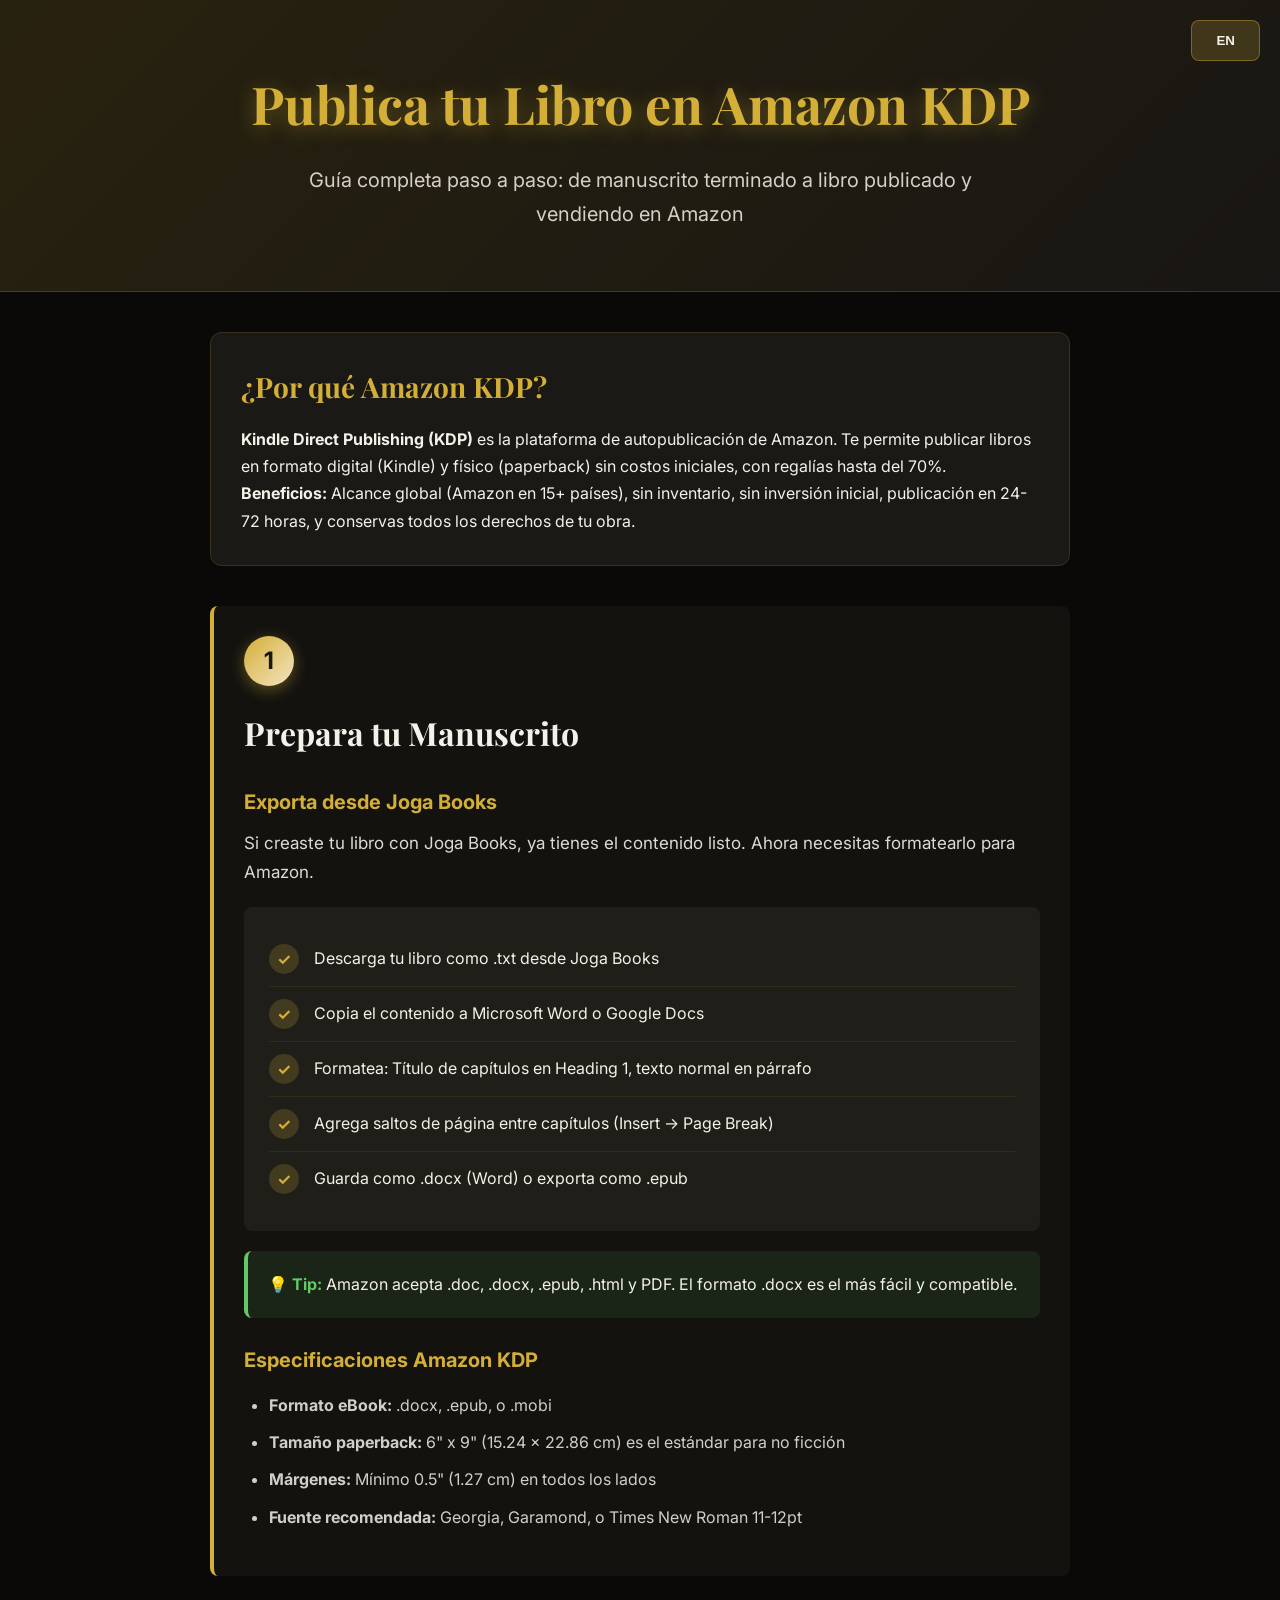
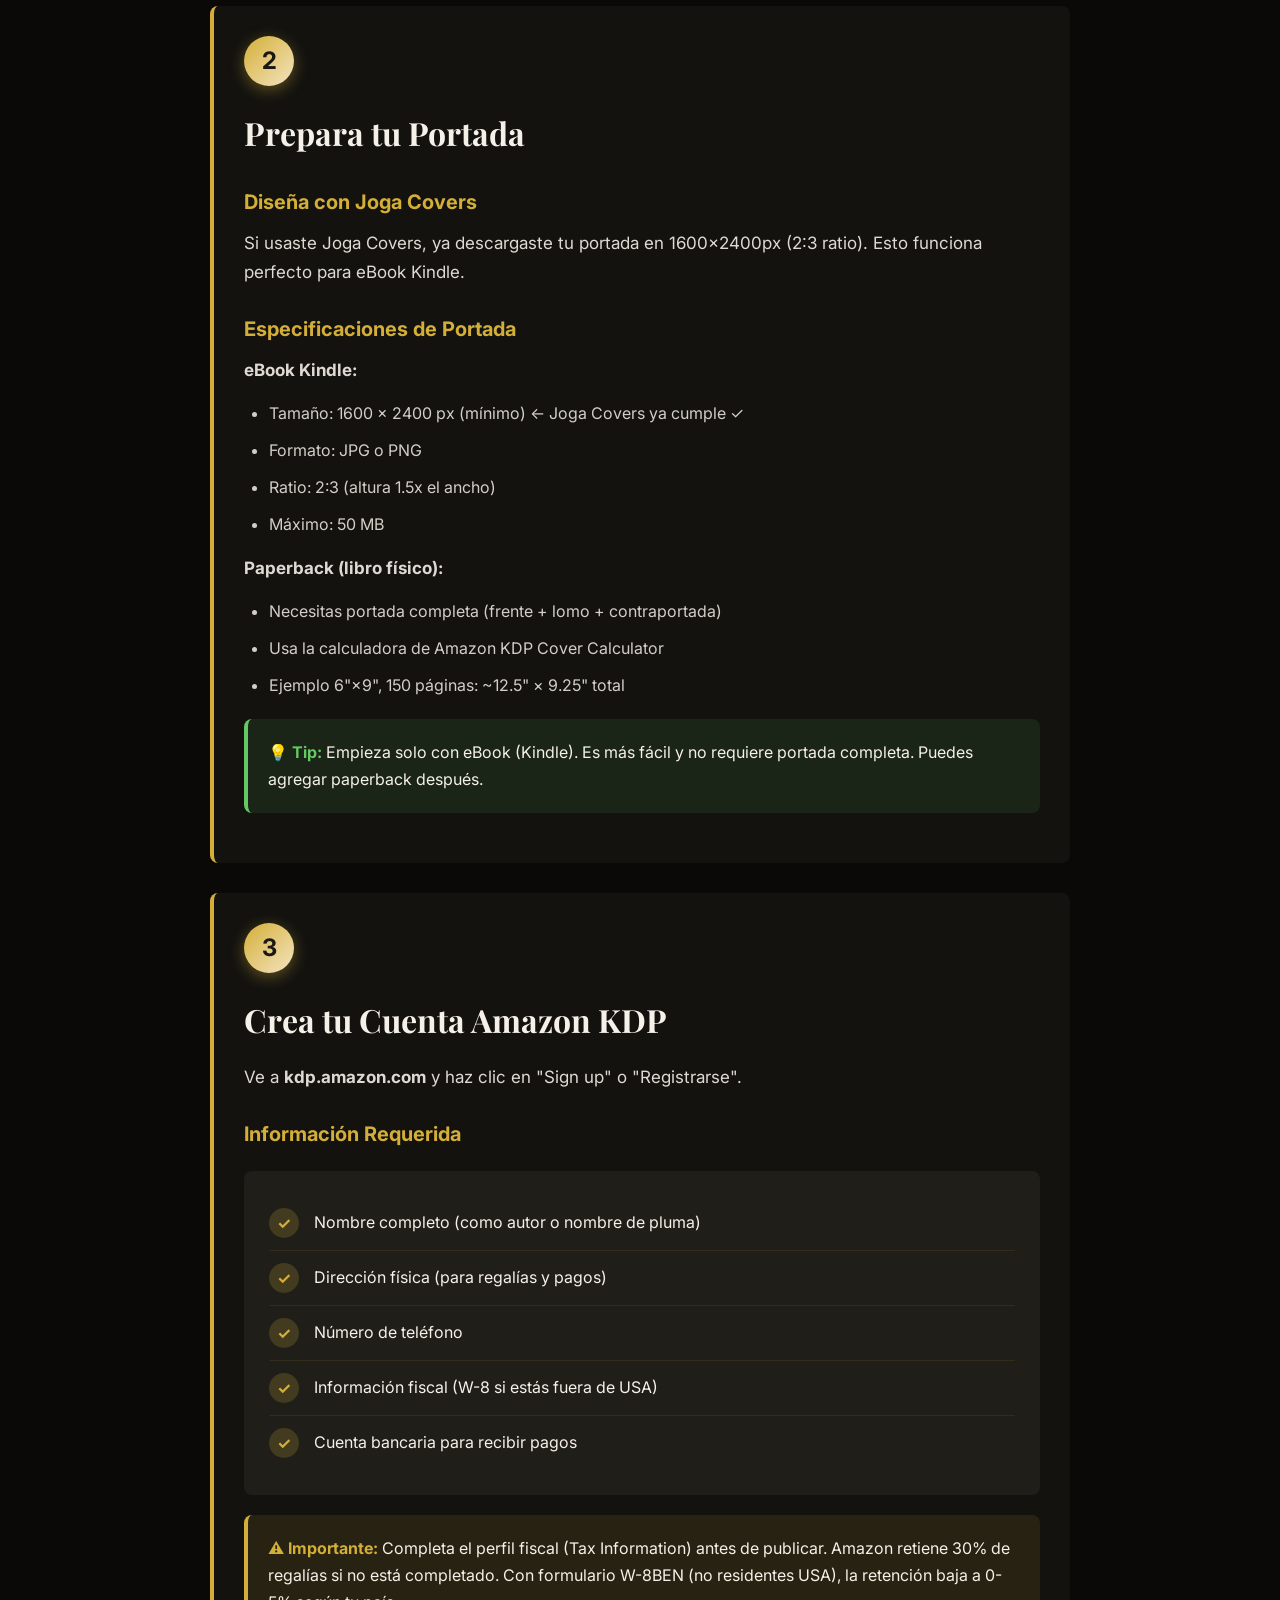
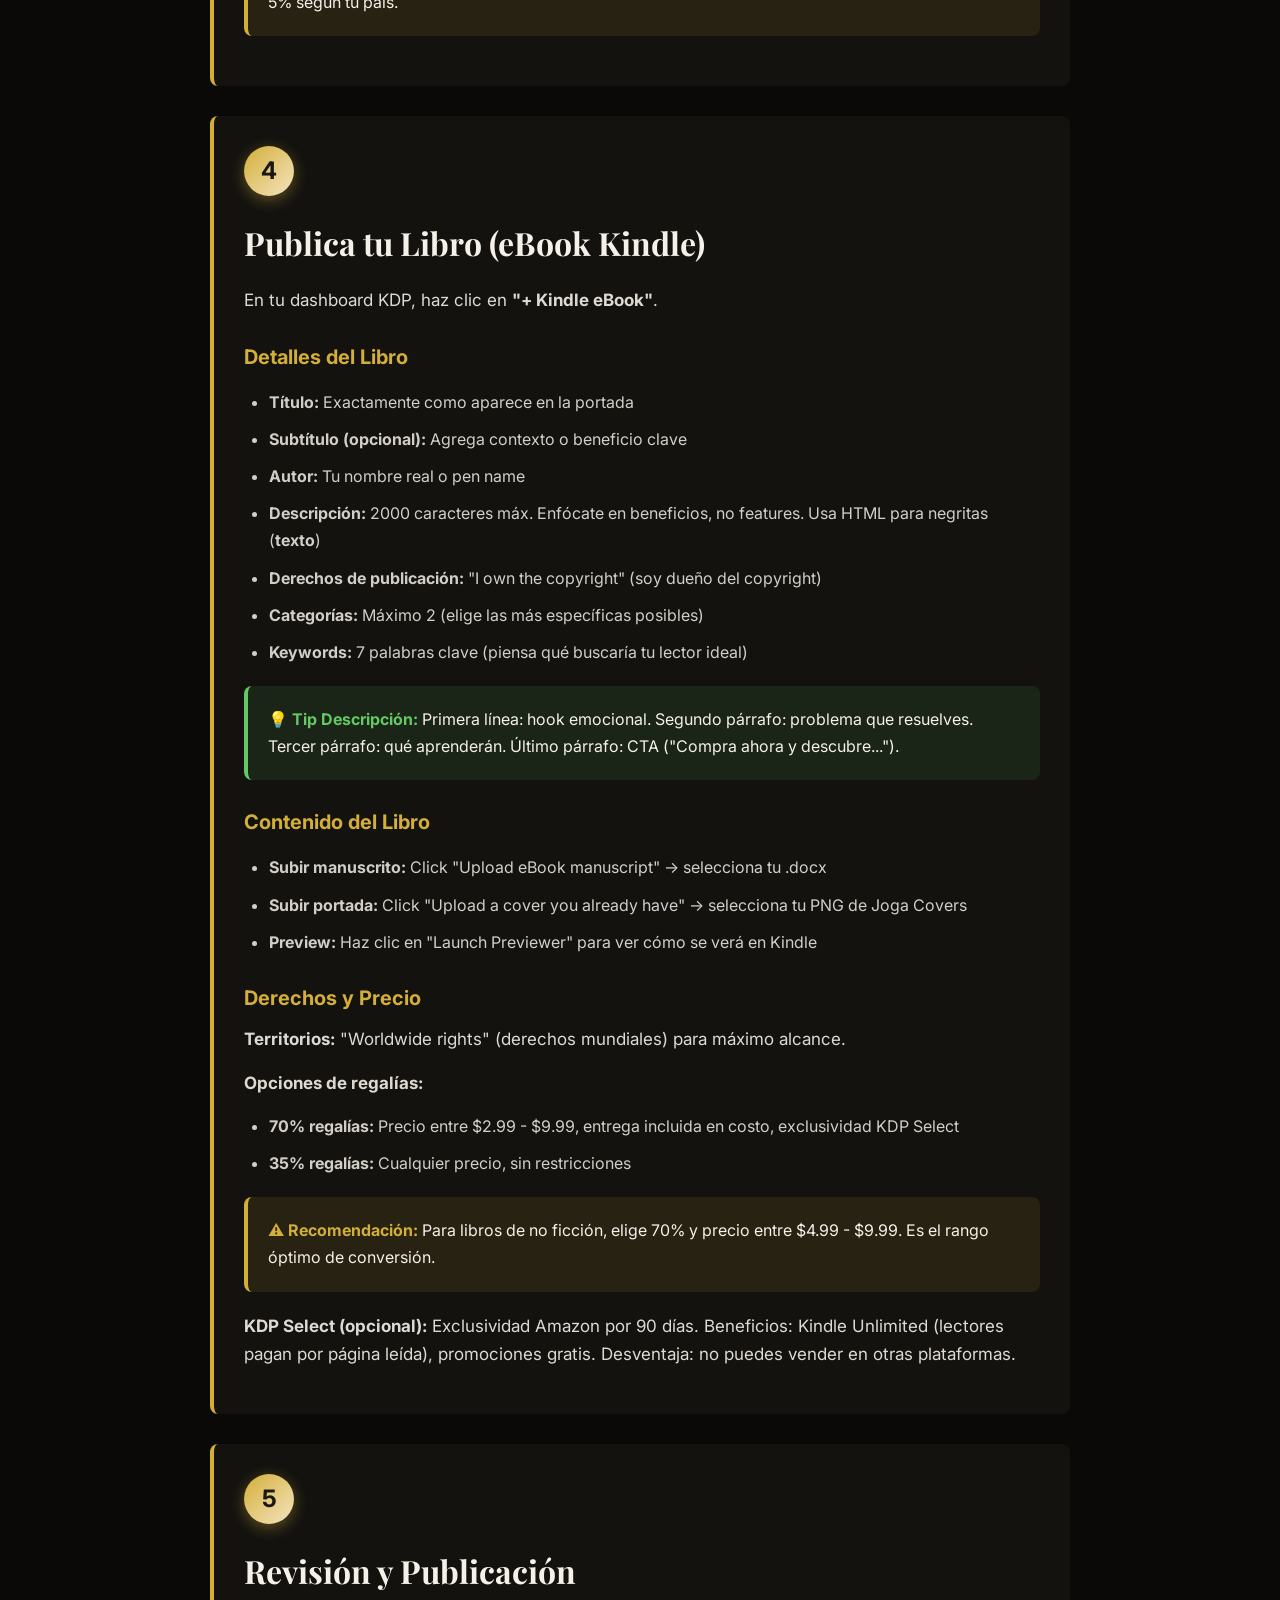
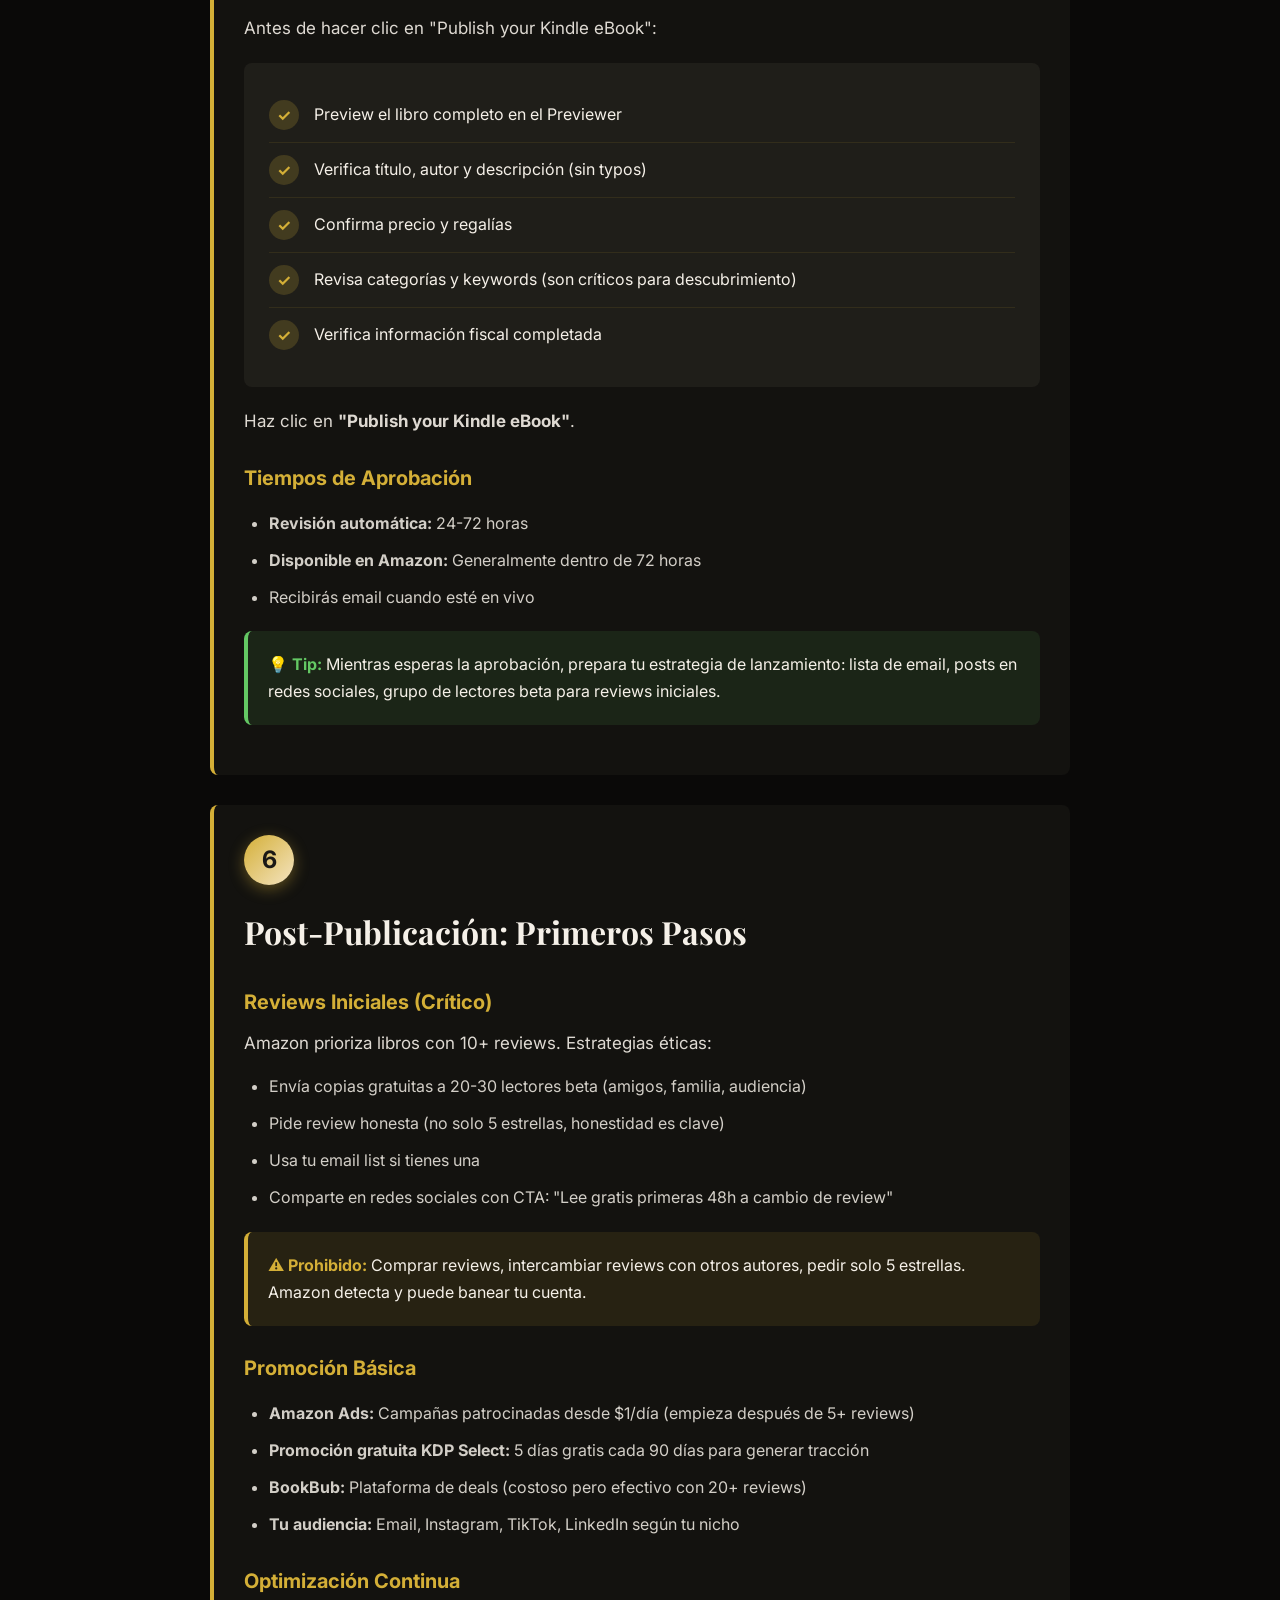
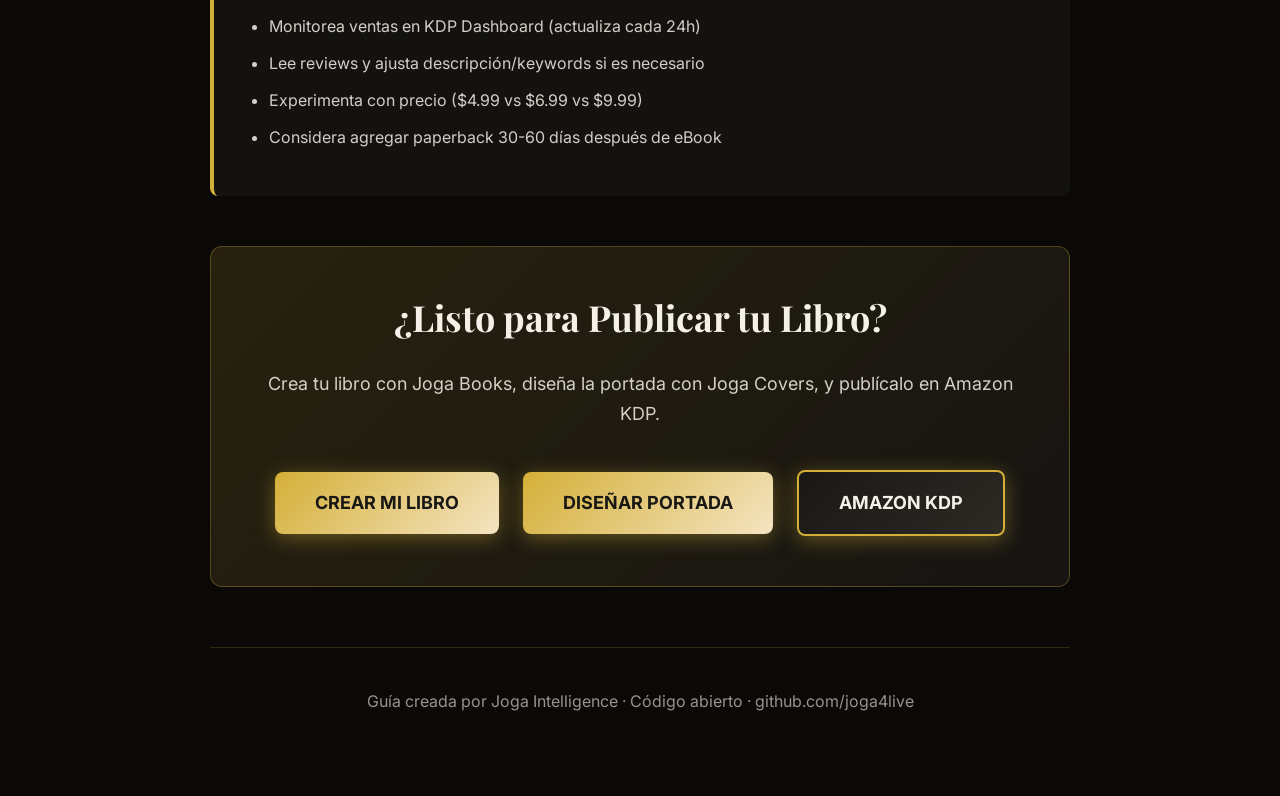
==== amazon-kdp-guide.html @ 103b3028 "feat: agrega guía completa Amazon KDP - Botón 'Guía: Publicar en Amazon KDP' en export.html - Guía c" ====
<!DOCTYPE html>
<html lang="es">
<head>
  <meta charset="UTF-8">
  <meta name="viewport" content="width=device-width, initial-scale=1.0">
  <title>Guía: Publica tu Libro en Amazon KDP | Joga</title>
  <link href="https://fonts.googleapis.com/css2?family=Playfair+Display:wght@400;700&family=Inter:wght@400;500;600;700&display=swap" rel="stylesheet">
  <style>
    * { margin: 0; padding: 0; box-sizing: border-box; }
    body { font-family: 'Inter', sans-serif; background: #0a0908; color: #f5f0e8; line-height: 1.7; }
    
    .header { background: linear-gradient(135deg, rgba(212, 175, 55, 0.15), rgba(26, 24, 21, 0.9)); padding: 60px 20px; text-align: center; border-bottom: 1px solid rgba(212, 175, 55, 0.2); }
    .header h1 { font-family: 'Playfair Display', serif; font-size: 52px; color: #d4af37; margin-bottom: 15px; text-shadow: 0 4px 20px rgba(212, 175, 55, 0.4); }
    .header p { font-size: 20px; color: rgba(245, 240, 232, 0.85); max-width: 700px; margin: 0 auto; }
    
    .lang-toggle { position: fixed; top: 20px; right: 20px; padding: 12px 24px; background: rgba(212, 175, 55, 0.2); border: 1px solid rgba(212, 175, 55, 0.4); border-radius: 8px; color: #f5f0e8; font-weight: 600; cursor: pointer; z-index: 1000; transition: all 0.3s; }
    .lang-toggle:hover { background: rgba(212, 175, 55, 0.3); transform: translateY(-2px); }
    
    .container { max-width: 900px; margin: 0 auto; padding: 40px 20px; }
    
    .intro { background: rgba(45, 42, 37, 0.5); border: 1px solid rgba(212, 175, 55, 0.15); border-radius: 12px; padding: 30px; margin-bottom: 40px; }
    .intro h2 { font-family: 'Playfair Display', serif; font-size: 28px; color: #d4af37; margin-bottom: 15px; }
    
    .step { background: rgba(26, 24, 21, 0.6); border-left: 4px solid #d4af37; border-radius: 8px; padding: 30px; margin-bottom: 30px; }
    .step-number { display: inline-block; width: 50px; height: 50px; background: linear-gradient(135deg, #d4af37, #f4e4c1); color: #1a1815; border-radius: 50%; text-align: center; line-height: 50px; font-size: 24px; font-weight: 700; margin-bottom: 20px; box-shadow: 0 4px 15px rgba(212, 175, 55, 0.4); }
    .step h3 { font-family: 'Playfair Display', serif; font-size: 32px; color: #f5f0e8; margin-bottom: 15px; }
    .step h4 { font-size: 20px; color: #d4af37; margin: 25px 0 10px; }
    .step p { font-size: 17px; color: rgba(245, 240, 232, 0.9); margin-bottom: 15px; }
    .step ul { margin: 15px 0 15px 25px; }
    .step li { margin-bottom: 10px; color: rgba(245, 240, 232, 0.85); }
    
    .warning { background: rgba(212, 175, 55, 0.1); border-left: 4px solid #d4af37; padding: 20px; margin: 20px 0; border-radius: 8px; }
    .warning strong { color: #d4af37; }
    
    .tip { background: rgba(100, 200, 100, 0.1); border-left: 4px solid #64c864; padding: 20px; margin: 20px 0; border-radius: 8px; }
    .tip strong { color: #64c864; }
    
    .checklist { background: rgba(45, 42, 37, 0.5); padding: 25px; border-radius: 8px; margin: 20px 0; }
    .checklist-item { padding: 12px 0; border-bottom: 1px solid rgba(212, 175, 55, 0.1); display: flex; align-items: center; }
    .checklist-item:last-child { border-bottom: none; }
    .checklist-item::before { content: '✓'; display: inline-block; width: 30px; height: 30px; background: rgba(212, 175, 55, 0.2); color: #d4af37; border-radius: 50%; text-align: center; line-height: 30px; margin-right: 15px; font-weight: 700; }
    
    .cta-box { background: linear-gradient(135deg, rgba(212, 175, 55, 0.15), rgba(26, 24, 21, 0.8)); border: 1px solid rgba(212, 175, 55, 0.3); border-radius: 12px; padding: 40px; text-align: center; margin: 50px 0; }
    .cta-box h3 { font-family: 'Playfair Display', serif; font-size: 36px; color: #f5f0e8; margin-bottom: 20px; }
    .btn { display: inline-block; padding: 16px 40px; background: linear-gradient(135deg, #d4af37, #f4e4c1); color: #1a1815; border-radius: 8px; font-size: 18px; font-weight: 700; text-decoration: none; margin: 10px; transition: all 0.3s; box-shadow: 0 4px 20px rgba(212, 175, 55, 0.4); }
    .btn:hover { transform: translateY(-3px); box-shadow: 0 8px 30px rgba(212, 175, 55, 0.6); }
    
    .footer { text-align: center; padding: 40px 20px; border-top: 1px solid rgba(212, 175, 55, 0.2); margin-top: 60px; color: rgba(245, 240, 232, 0.6); }
  </style>
</head>
<body>

<button class="lang-toggle" id="langBtn" onclick="toggleLang()">EN</button>

<div class="header">
  <h1 id="mainTitle">Publica tu Libro en Amazon KDP</h1>
  <p id="mainSubtitle">Guía completa paso a paso: de manuscrito terminado a libro publicado y vendiendo en Amazon</p>
</div>

<div class="container">

  <div class="intro">
    <h2 id="introTitle">¿Por qué Amazon KDP?</h2>
    <p id="introPara1"><strong>Kindle Direct Publishing (KDP)</strong> es la plataforma de autopublicación de Amazon. Te permite publicar libros en formato digital (Kindle) y físico (paperback) sin costos iniciales, con regalías hasta del 70%.</p>
    <p id="introPara2"><strong>Beneficios:</strong> Alcance global (Amazon en 15+ países), sin inventario, sin inversión inicial, publicación en 24-72 horas, y conservas todos los derechos de tu obra.</p>
  </div>

  <!-- PASO 1 -->
  <div class="step">
    <div class="step-number">1</div>
    <h3 id="step1Title">Prepara tu Manuscrito</h3>
    
    <h4 id="step1Sub1">Exporta desde Joga Books</h4>
    <p id="step1Para1">Si creaste tu libro con Joga Books, ya tienes el contenido listo. Ahora necesitas formatearlo para Amazon.</p>
    
    <div class="checklist">
      <div class="checklist-item" id="check1">Descarga tu libro como .txt desde Joga Books</div>
      <div class="checklist-item" id="check2">Copia el contenido a Microsoft Word o Google Docs</div>
      <div class="checklist-item" id="check3">Formatea: Título de capítulos en Heading 1, texto normal en párrafo</div>
      <div class="checklist-item" id="check4">Agrega saltos de página entre capítulos (Insert → Page Break)</div>
      <div class="checklist-item" id="check5">Guarda como .docx (Word) o exporta como .epub</div>
    </div>
    
    <div class="tip">
      <strong id="tip1Title">💡 Tip:</strong> <span id="tip1Text">Amazon acepta .doc, .docx, .epub, .html y PDF. El formato .docx es el más fácil y compatible.</span>
    </div>
    
    <h4 id="step1Sub2">Especificaciones Amazon KDP</h4>
    <ul>
      <li id="spec1"><strong>Formato eBook:</strong> .docx, .epub, o .mobi</li>
      <li id="spec2"><strong>Tamaño paperback:</strong> 6" x 9" (15.24 x 22.86 cm) es el estándar para no ficción</li>
      <li id="spec3"><strong>Márgenes:</strong> Mínimo 0.5" (1.27 cm) en todos los lados</li>
      <li id="spec4"><strong>Fuente recomendada:</strong> Georgia, Garamond, o Times New Roman 11-12pt</li>
    </ul>
  </div>

  <!-- PASO 2 -->
  <div class="step">
    <div class="step-number">2</div>
    <h3 id="step2Title">Prepara tu Portada</h3>
    
    <h4 id="step2Sub1">Diseña con Joga Covers</h4>
    <p id="step2Para1">Si usaste Joga Covers, ya descargaste tu portada en 1600×2400px (2:3 ratio). Esto funciona perfecto para eBook Kindle.</p>
    
    <h4 id="step2Sub2">Especificaciones de Portada</h4>
    
    <p id="step2Para2"><strong>eBook Kindle:</strong></p>
    <ul>
      <li id="ebook1">Tamaño: 1600 x 2400 px (mínimo) ← Joga Covers ya cumple ✓</li>
      <li id="ebook2">Formato: JPG o PNG</li>
      <li id="ebook3">Ratio: 2:3 (altura 1.5x el ancho)</li>
      <li id="ebook4">Máximo: 50 MB</li>
    </ul>
    
    <p id="step2Para3"><strong>Paperback (libro físico):</strong></p>
    <ul>
      <li id="paper1">Necesitas portada completa (frente + lomo + contraportada)</li>
      <li id="paper2">Usa la calculadora de Amazon KDP Cover Calculator</li>
      <li id="paper3">Ejemplo 6"×9", 150 páginas: ~12.5" × 9.25" total</li>
    </ul>
    
    <div class="tip">
      <strong id="tip2Title">💡 Tip:</strong> <span id="tip2Text">Empieza solo con eBook (Kindle). Es más fácil y no requiere portada completa. Puedes agregar paperback después.</span>
    </div>
  </div>

  <!-- PASO 3 -->
  <div class="step">
    <div class="step-number">3</div>
    <h3 id="step3Title">Crea tu Cuenta Amazon KDP</h3>
    
    <p id="step3Para1">Ve a <strong>kdp.amazon.com</strong> y haz clic en "Sign up" o "Registrarse".</p>
    
    <h4 id="step3Sub1">Información Requerida</h4>
    <div class="checklist">
      <div class="checklist-item" id="account1">Nombre completo (como autor o nombre de pluma)</div>
      <div class="checklist-item" id="account2">Dirección física (para regalías y pagos)</div>
      <div class="checklist-item" id="account3">Número de teléfono</div>
      <div class="checklist-item" id="account4">Información fiscal (W-8 si estás fuera de USA)</div>
      <div class="checklist-item" id="account5">Cuenta bancaria para recibir pagos</div>
    </div>
    
    <div class="warning">
      <strong id="warn1Title">⚠️ Importante:</strong> <span id="warn1Text">Completa el perfil fiscal (Tax Information) antes de publicar. Amazon retiene 30% de regalías si no está completado. Con formulario W-8BEN (no residentes USA), la retención baja a 0-5% según tu país.</span>
    </div>
  </div>

  <!-- PASO 4 -->
  <div class="step">
    <div class="step-number">4</div>
    <h3 id="step4Title">Publica tu Libro (eBook Kindle)</h3>
    
    <p id="step4Para1">En tu dashboard KDP, haz clic en <strong>"+ Kindle eBook"</strong>.</p>
    
    <h4 id="step4Sub1">Detalles del Libro</h4>
    <ul>
      <li id="detail1"><strong>Título:</strong> Exactamente como aparece en la portada</li>
      <li id="detail2"><strong>Subtítulo (opcional):</strong> Agrega contexto o beneficio clave</li>
      <li id="detail3"><strong>Autor:</strong> Tu nombre real o pen name</li>
      <li id="detail4"><strong>Descripción:</strong> 2000 caracteres máx. Enfócate en beneficios, no features. Usa HTML para negritas (<strong>texto</strong>)</li>
      <li id="detail5"><strong>Derechos de publicación:</strong> "I own the copyright" (soy dueño del copyright)</li>
      <li id="detail6"><strong>Categorías:</strong> Máximo 2 (elige las más específicas posibles)</li>
      <li id="detail7"><strong>Keywords:</strong> 7 palabras clave (piensa qué buscaría tu lector ideal)</li>
    </ul>
    
    <div class="tip">
      <strong id="tip3Title">💡 Tip Descripción:</strong> <span id="tip3Text">Primera línea: hook emocional. Segundo párrafo: problema que resuelves. Tercer párrafo: qué aprenderán. Último párrafo: CTA ("Compra ahora y descubre...").</span>
    </div>
    
    <h4 id="step4Sub2">Contenido del Libro</h4>
    <ul>
      <li id="content1"><strong>Subir manuscrito:</strong> Click "Upload eBook manuscript" → selecciona tu .docx</li>
      <li id="content2"><strong>Subir portada:</strong> Click "Upload a cover you already have" → selecciona tu PNG de Joga Covers</li>
      <li id="content3"><strong>Preview:</strong> Haz clic en "Launch Previewer" para ver cómo se verá en Kindle</li>
    </ul>
    
    <h4 id="step4Sub3">Derechos y Precio</h4>
    <p id="step4Para2"><strong>Territorios:</strong> "Worldwide rights" (derechos mundiales) para máximo alcance.</p>
    
    <p id="step4Para3"><strong>Opciones de regalías:</strong></p>
    <ul>
      <li id="royalty1"><strong>70% regalías:</strong> Precio entre $2.99 - $9.99, entrega incluida en costo, exclusividad KDP Select</li>
      <li id="royalty2"><strong>35% regalías:</strong> Cualquier precio, sin restricciones</li>
    </ul>
    
    <div class="warning">
      <strong id="warn2Title">⚠️ Recomendación:</strong> <span id="warn2Text">Para libros de no ficción, elige 70% y precio entre $4.99 - $9.99. Es el rango óptimo de conversión.</span>
    </div>
    
    <p id="step4Para4"><strong>KDP Select (opcional):</strong> Exclusividad Amazon por 90 días. Beneficios: Kindle Unlimited (lectores pagan por página leída), promociones gratis. Desventaja: no puedes vender en otras plataformas.</p>
  </div>

  <!-- PASO 5 -->
  <div class="step">
    <div class="step-number">5</div>
    <h3 id="step5Title">Revisión y Publicación</h3>
    
    <p id="step5Para1">Antes de hacer clic en "Publish your Kindle eBook":</p>
    
    <div class="checklist">
      <div class="checklist-item" id="review1">Preview el libro completo en el Previewer</div>
      <div class="checklist-item" id="review2">Verifica título, autor y descripción (sin typos)</div>
      <div class="checklist-item" id="review3">Confirma precio y regalías</div>
      <div class="checklist-item" id="review4">Revisa categorías y keywords (son críticos para descubrimiento)</div>
      <div class="checklist-item" id="review5">Verifica información fiscal completada</div>
    </div>
    
    <p id="step5Para2">Haz clic en <strong>"Publish your Kindle eBook"</strong>.</p>
    
    <h4 id="step5Sub1">Tiempos de Aprobación</h4>
    <ul>
      <li id="time1"><strong>Revisión automática:</strong> 24-72 horas</li>
      <li id="time2"><strong>Disponible en Amazon:</strong> Generalmente dentro de 72 horas</li>
      <li id="time3">Recibirás email cuando esté en vivo</li>
    </ul>
    
    <div class="tip">
      <strong id="tip4Title">💡 Tip:</strong> <span id="tip4Text">Mientras esperas la aprobación, prepara tu estrategia de lanzamiento: lista de email, posts en redes sociales, grupo de lectores beta para reviews iniciales.</span>
    </div>
  </div>

  <!-- PASO 6 -->
  <div class="step">
    <div class="step-number">6</div>
    <h3 id="step6Title">Post-Publicación: Primeros Pasos</h3>
    
    <h4 id="step6Sub1">Reviews Iniciales (Crítico)</h4>
    <p id="step6Para1">Amazon prioriza libros con 10+ reviews. Estrategias éticas:</p>
    <ul>
      <li id="review21">Envía copias gratuitas a 20-30 lectores beta (amigos, familia, audiencia)</li>
      <li id="review22">Pide review honesta (no solo 5 estrellas, honestidad es clave)</li>
      <li id="review23">Usa tu email list si tienes una</li>
      <li id="review24">Comparte en redes sociales con CTA: "Lee gratis primeras 48h a cambio de review"</li>
    </ul>
    
    <div class="warning">
      <strong id="warn3Title">⚠️ Prohibido:</strong> <span id="warn3Text">Comprar reviews, intercambiar reviews con otros autores, pedir solo 5 estrellas. Amazon detecta y puede banear tu cuenta.</span>
    </div>
    
    <h4 id="step6Sub2">Promoción Básica</h4>
    <ul>
      <li id="promo1"><strong>Amazon Ads:</strong> Campañas patrocinadas desde $1/día (empieza después de 5+ reviews)</li>
      <li id="promo2"><strong>Promoción gratuita KDP Select:</strong> 5 días gratis cada 90 días para generar tracción</li>
      <li id="promo3"><strong>BookBub:</strong> Plataforma de deals (costoso pero efectivo con 20+ reviews)</li>
      <li id="promo4"><strong>Tu audiencia:</strong> Email, Instagram, TikTok, LinkedIn según tu nicho</li>
    </ul>
    
    <h4 id="step6Sub3">Optimización Continua</h4>
    <ul>
      <li id="optim1">Monitorea ventas en KDP Dashboard (actualiza cada 24h)</li>
      <li id="optim2">Lee reviews y ajusta descripción/keywords si es necesario</li>
      <li id="optim3">Experimenta con precio ($4.99 vs $6.99 vs $9.99)</li>
      <li id="optim4">Considera agregar paperback 30-60 días después de eBook</li>
    </ul>
  </div>

  <!-- CTA FINAL -->
  <div class="cta-box">
    <h3 id="ctaTitle">¿Listo para Publicar tu Libro?</h3>
    <p id="ctaPara" style="font-size: 18px; margin-bottom: 30px; color: rgba(245, 240, 232, 0.85);">Crea tu libro con Joga Books, diseña la portada con Joga Covers, y publícalo en Amazon KDP.</p>
    <a href="https://joga4live.github.io/Joga-Books/" class="btn">CREAR MI LIBRO</a>
    <a href="https://joga4live.github.io/joga-covers/" class="btn">DISEÑAR PORTADA</a>
    <a href="https://kdp.amazon.com" class="btn" target="_blank" style="background: linear-gradient(135deg, #1a1815, #2d2a25); border: 2px solid #d4af37; color: #f5f0e8;">AMAZON KDP</a>
  </div>

  <div class="footer">
    <p id="footerText">Guía creada por Joga Intelligence · Código abierto · github.com/joga4live</p>
  </div>

</div>

<script>
let lang = 'es';

const texts = {
  es: {
    mainTitle: 'Publica tu Libro en Amazon KDP',
    mainSubtitle: 'Guía completa paso a paso: de manuscrito terminado a libro publicado y vendiendo en Amazon',
    introTitle: '¿Por qué Amazon KDP?',
    introPara1: '<strong>Kindle Direct Publishing (KDP)</strong> es la plataforma de autopublicación de Amazon. Te permite publicar libros en formato digital (Kindle) y físico (paperback) sin costos iniciales, con regalías hasta del 70%.',
    introPara2: '<strong>Beneficios:</strong> Alcance global (Amazon en 15+ países), sin inventario, sin inversión inicial, publicación en 24-72 horas, y conservas todos los derechos de tu obra.',
    step1Title: 'Prepara tu Manuscrito',
    step1Sub1: 'Exporta desde Joga Books',
    step1Para1: 'Si creaste tu libro con Joga Books, ya tienes el contenido listo. Ahora necesitas formatearlo para Amazon.',
    check1: 'Descarga tu libro como .txt desde Joga Books',
    check2: 'Copia el contenido a Microsoft Word o Google Docs',
    check3: 'Formatea: Título de capítulos en Heading 1, texto normal en párrafo',
    check4: 'Agrega saltos de página entre capítulos (Insert → Page Break)',
    check5: 'Guarda como .docx (Word) o exporta como .epub',
    tip1Title: '💡 Tip:',
    tip1Text: 'Amazon acepta .doc, .docx, .epub, .html y PDF. El formato .docx es el más fácil y compatible.',
    step1Sub2: 'Especificaciones Amazon KDP',
    spec1: '<strong>Formato eBook:</strong> .docx, .epub, o .mobi',
    spec2: '<strong>Tamaño paperback:</strong> 6" x 9" (15.24 x 22.86 cm) es el estándar para no ficción',
    spec3: '<strong>Márgenes:</strong> Mínimo 0.5" (1.27 cm) en todos los lados',
    spec4: '<strong>Fuente recomendada:</strong> Georgia, Garamond, o Times New Roman 11-12pt',
    step2Title: 'Prepara tu Portada',
    ctaTitle: '¿Listo para Publicar tu Libro?',
    ctaPara: 'Crea tu libro con Joga Books, diseña la portada con Joga Covers, y publícalo en Amazon KDP.',
    footerText: 'Guía creada por Joga Intelligence · Código abierto · github.com/joga4live'
  },
  en: {
    mainTitle: 'Publish Your Book on Amazon KDP',
    mainSubtitle: 'Complete step-by-step guide: from finished manuscript to published book selling on Amazon',
    introTitle: 'Why Amazon KDP?',
    introPara1: '<strong>Kindle Direct Publishing (KDP)</strong> is Amazon\'s self-publishing platform. It allows you to publish books in digital (Kindle) and physical (paperback) format with no upfront costs, with royalties up to 70%.',
    introPara2: '<strong>Benefits:</strong> Global reach (Amazon in 15+ countries), no inventory, no initial investment, publication in 24-72 hours, and you keep all rights to your work.',
    step1Title: 'Prepare Your Manuscript',
    step1Sub1: 'Export from Joga Books',
    step1Para1: 'If you created your book with Joga Books, you already have the content ready. Now you need to format it for Amazon.',
    check1: 'Download your book as .txt from Joga Books',
    check2: 'Copy the content to Microsoft Word or Google Docs',
    check3: 'Format: Chapter titles in Heading 1, normal text in paragraph',
    check4: 'Add page breaks between chapters (Insert → Page Break)',
    check5: 'Save as .docx (Word) or export as .epub',
    tip1Title: '💡 Tip:',
    tip1Text: 'Amazon accepts .doc, .docx, .epub, .html and PDF. The .docx format is the easiest and most compatible.',
    step1Sub2: 'Amazon KDP Specifications',
    spec1: '<strong>eBook format:</strong> .docx, .epub, or .mobi',
    spec2: '<strong>Paperback size:</strong> 6" x 9" (15.24 x 22.86 cm) is the standard for nonfiction',
    spec3: '<strong>Margins:</strong> Minimum 0.5" (1.27 cm) on all sides',
    spec4: '<strong>Recommended font:</strong> Georgia, Garamond, or Times New Roman 11-12pt',
    step2Title: 'Prepare Your Cover',
    ctaTitle: 'Ready to Publish Your Book?',
    ctaPara: 'Create your book with Joga Books, design the cover with Joga Covers, and publish it on Amazon KDP.',
    footerText: 'Guide created by Joga Intelligence · Open source · github.com/joga4live'
  }
};

function toggleLang() {
  lang = lang === 'es' ? 'en' : 'es';
  document.getElementById('langBtn').textContent = lang === 'es' ? 'EN' : 'ES';
  
  Object.keys(texts[lang]).forEach(id => {
    const el = document.getElementById(id);
    if (el) {
      el.innerHTML = texts[lang][id];
    }
  });
}
</script>

</body>
</html>
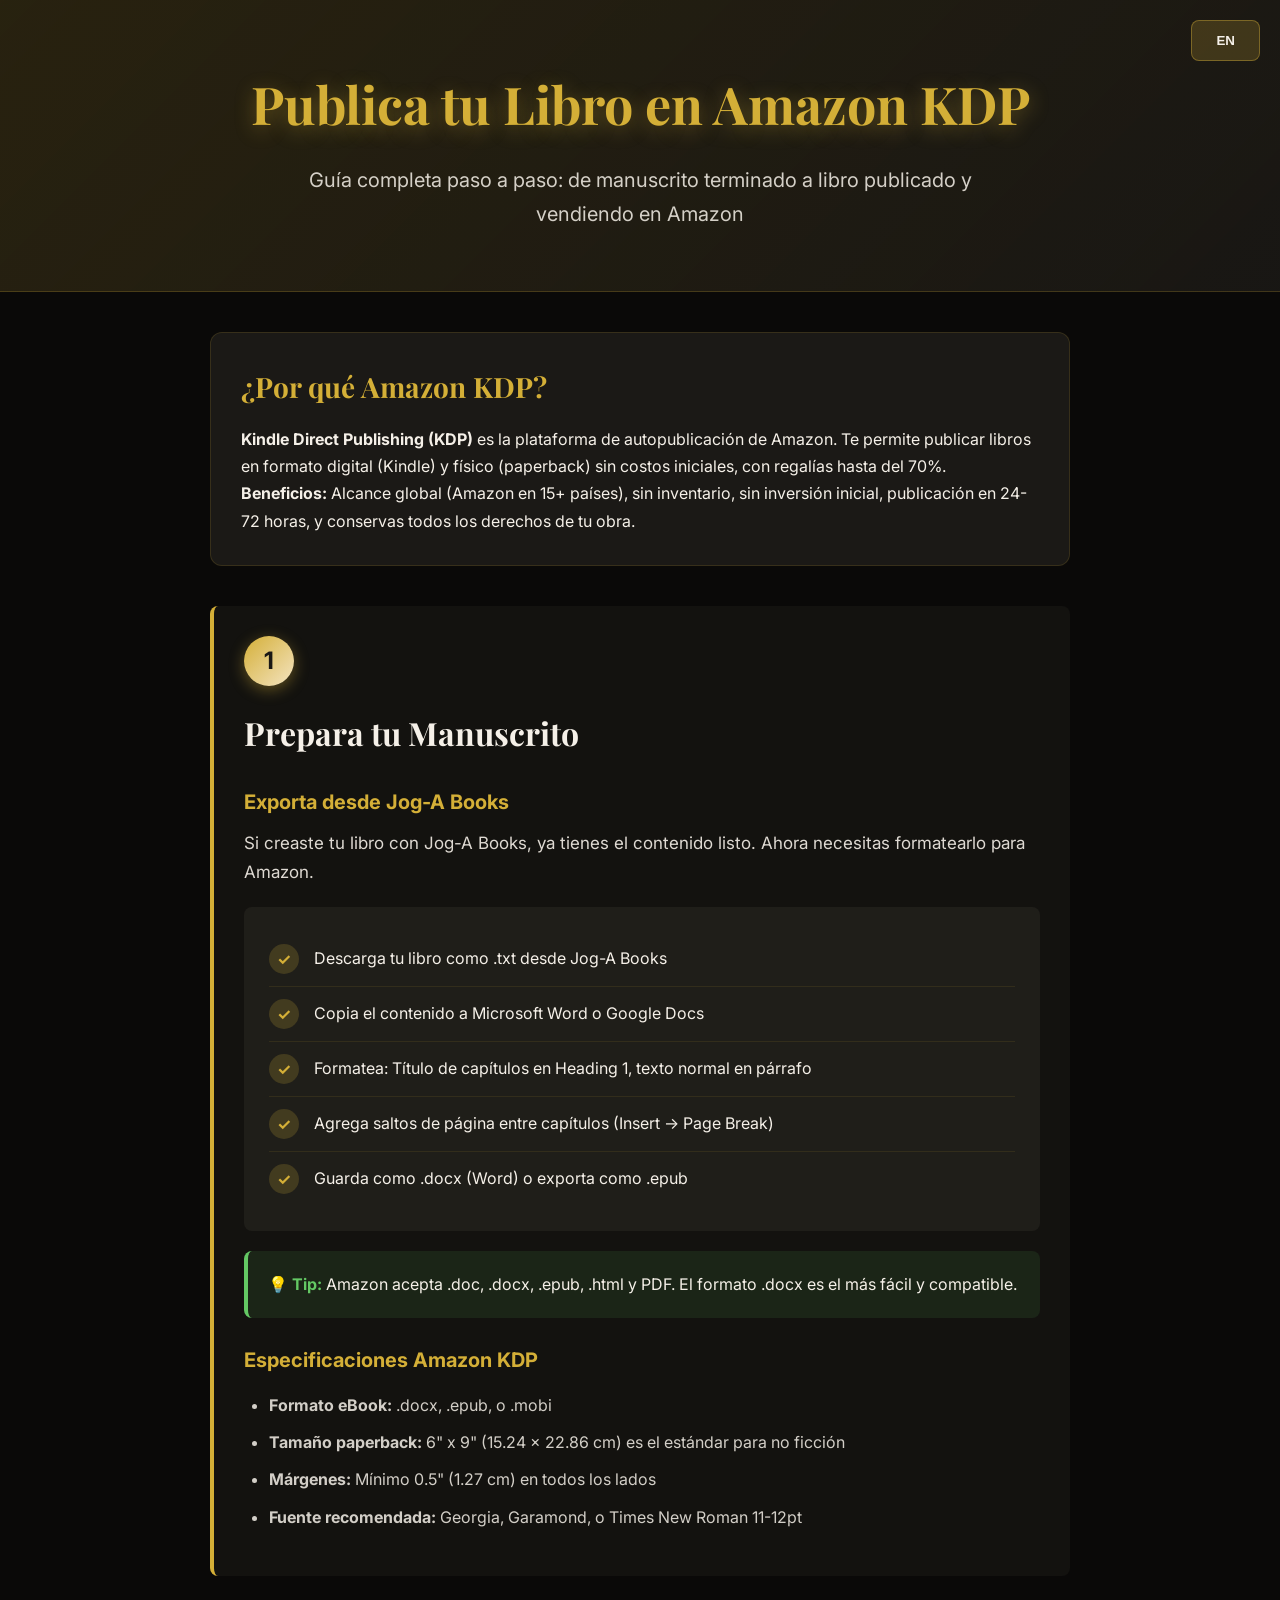
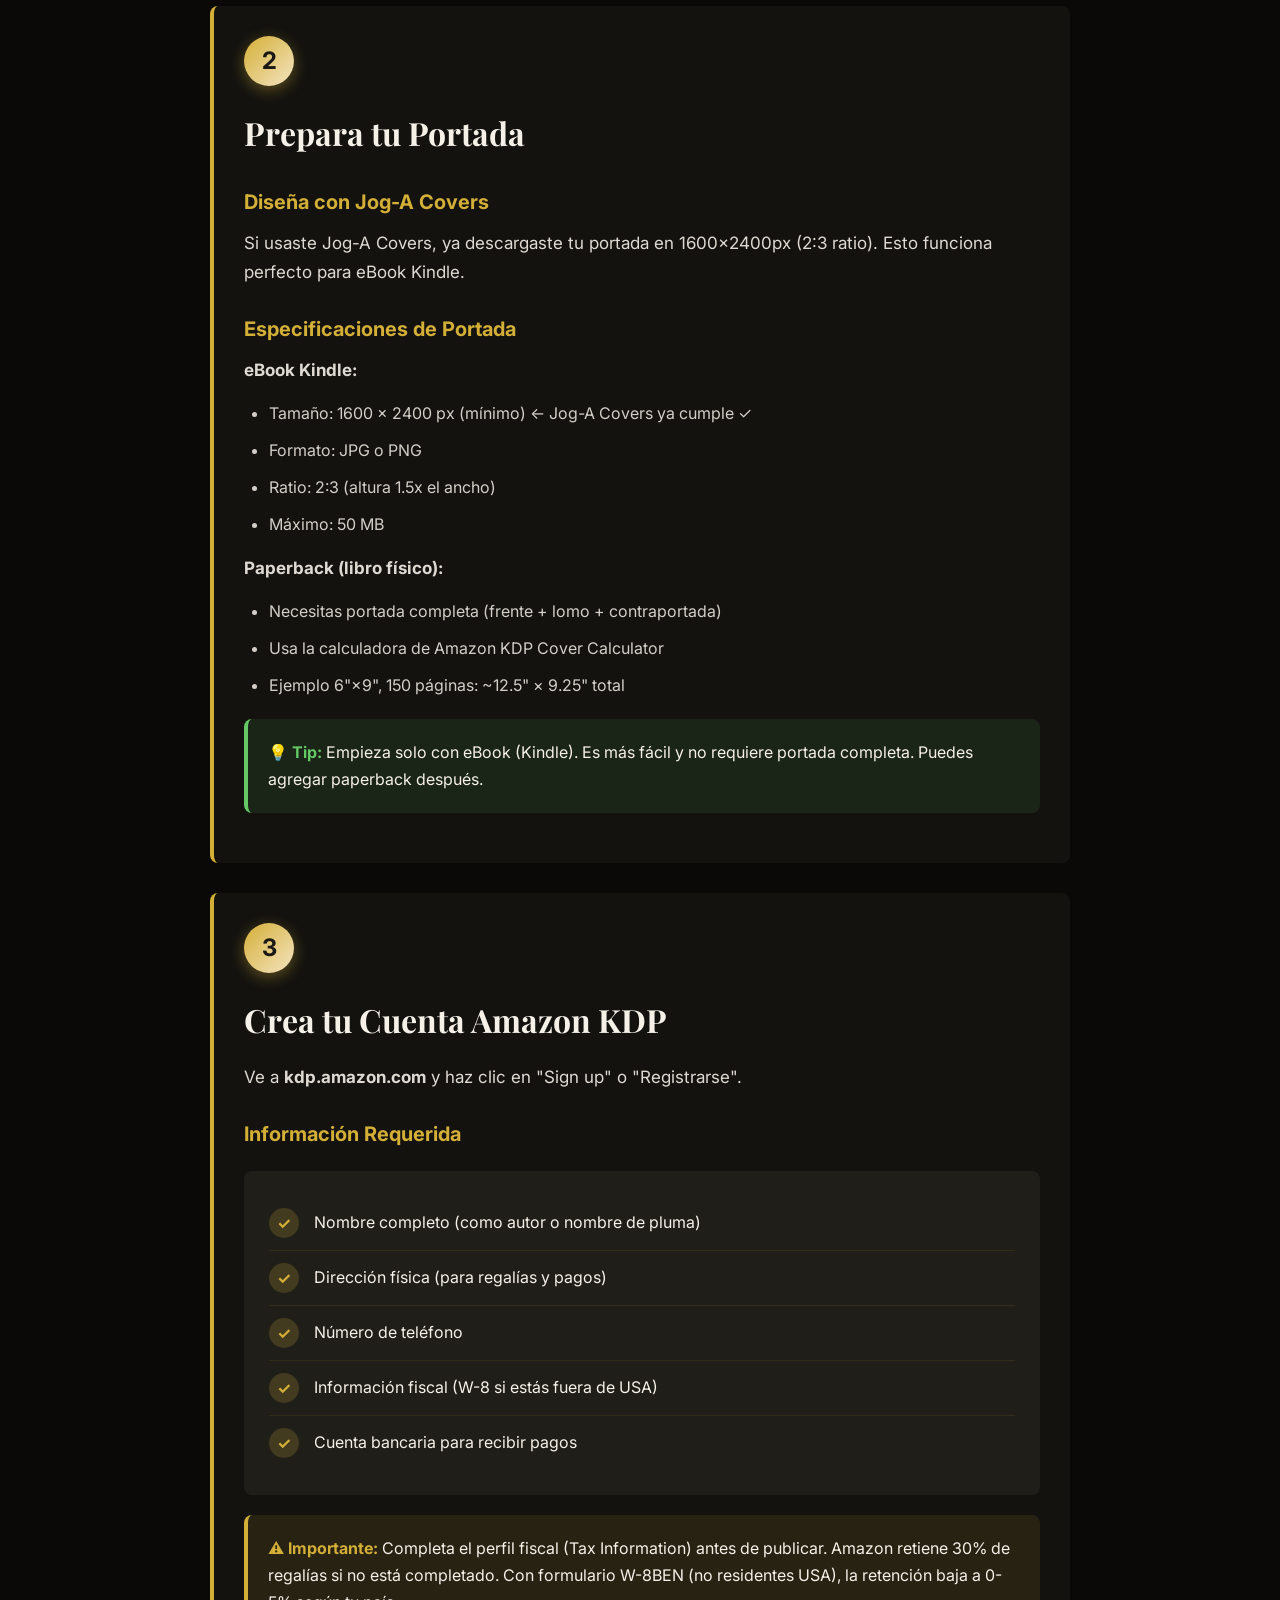
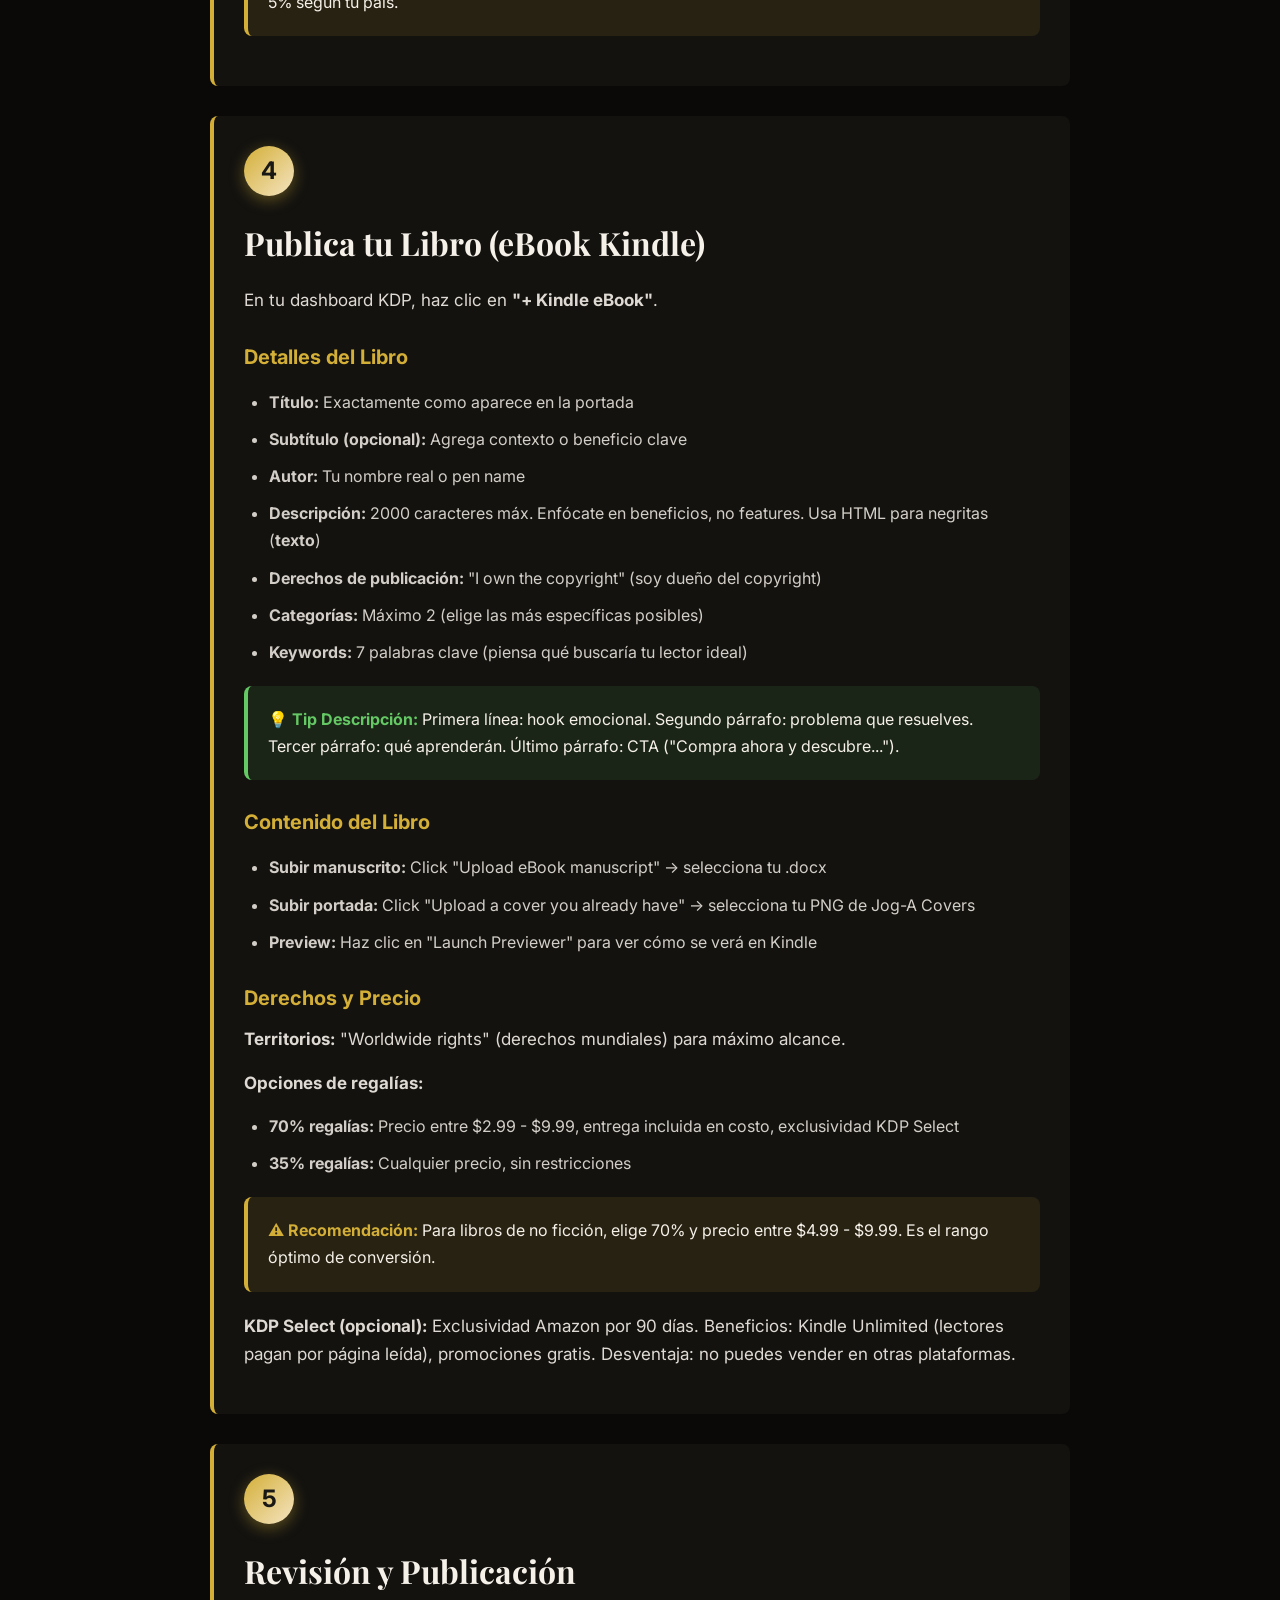
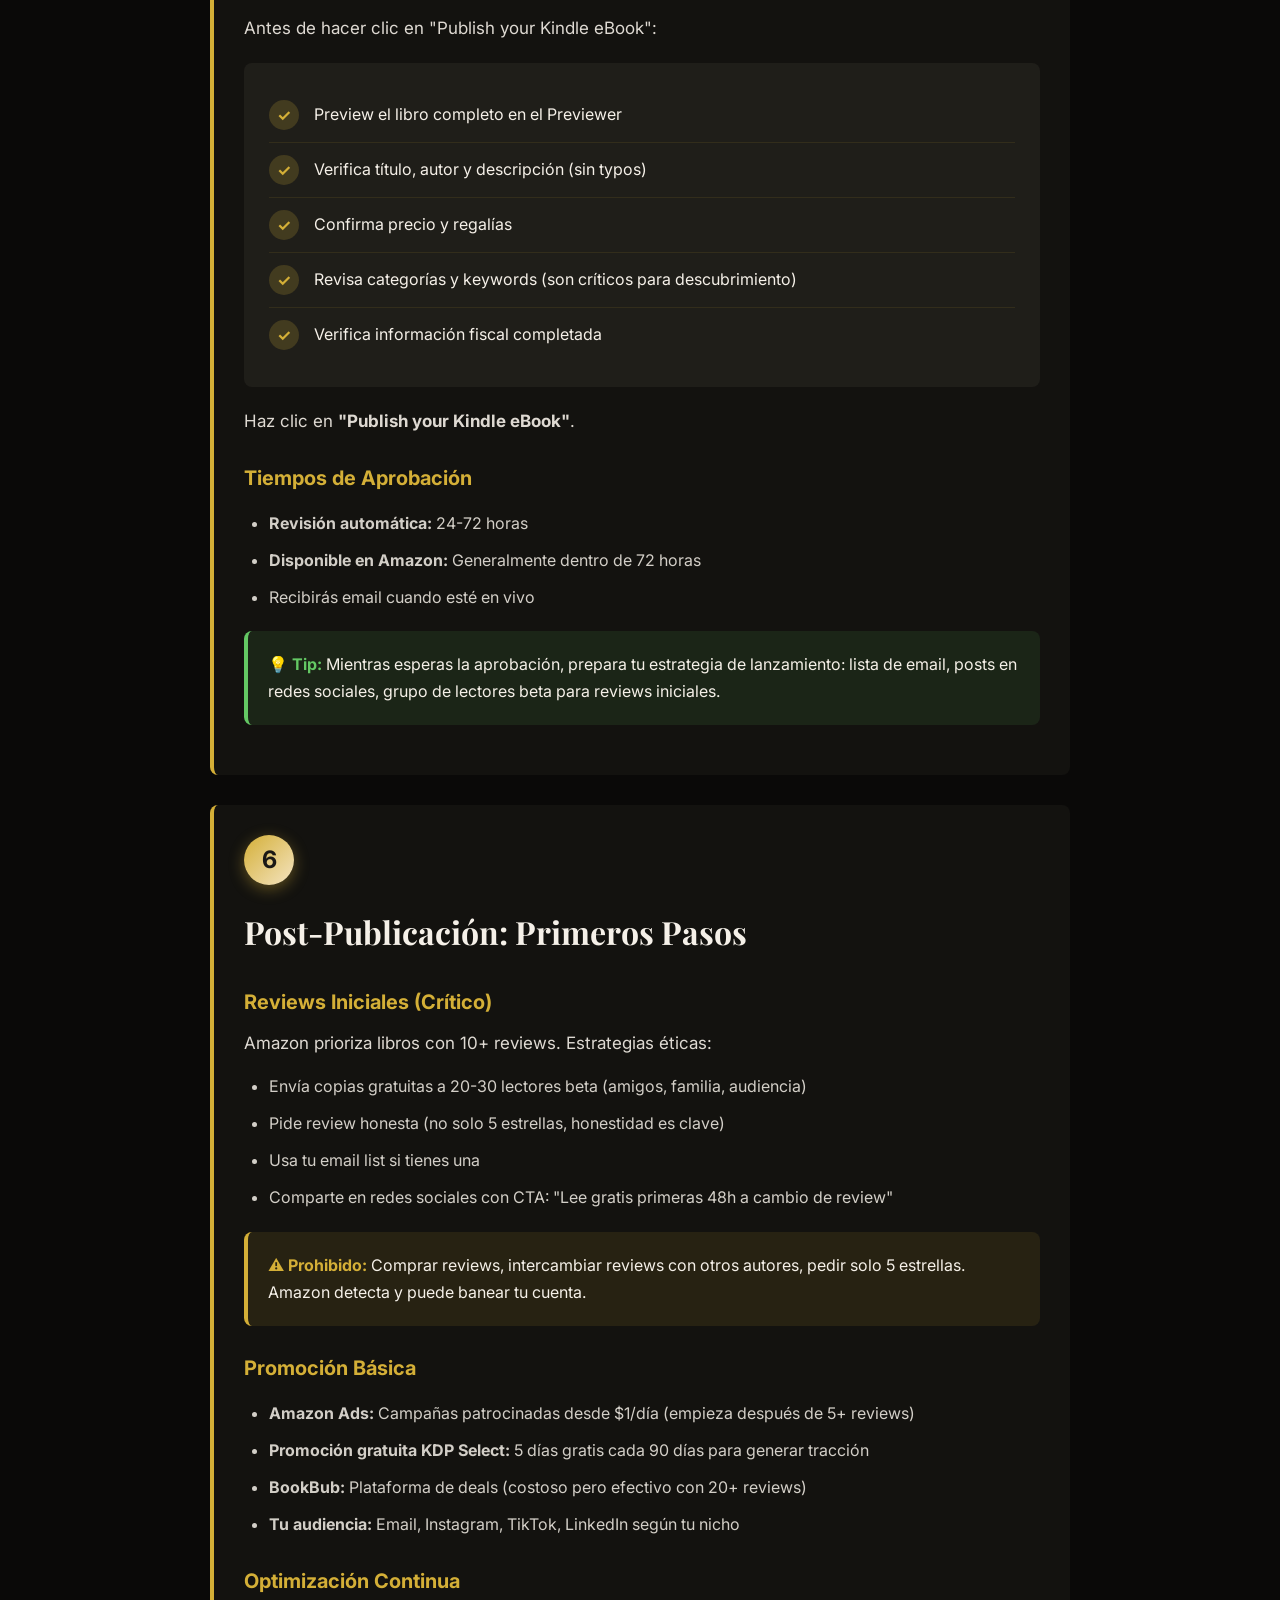
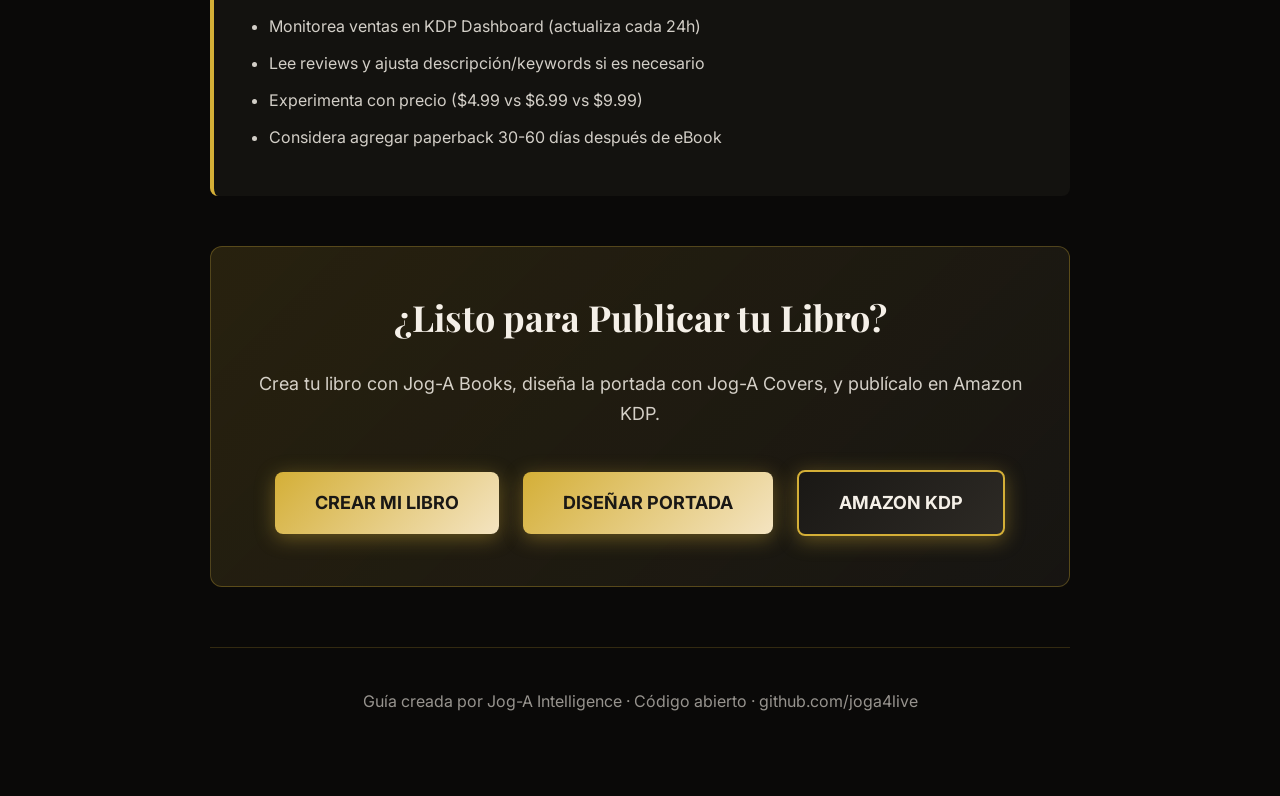
==== commit 9b08d17e: "fix: unifica el nombre de marca a "Jog-A" en textos visibles Reemplaza "Joga <Producto>" / "JOGA <PR" ====
--- a/amazon-kdp-guide.html
+++ b/amazon-kdp-guide.html
@@ -3,7 +3,7 @@
 <head>
   <meta charset="UTF-8">
   <meta name="viewport" content="width=device-width, initial-scale=1.0">
-  <title>Guía: Publica tu Libro en Amazon KDP | Joga</title>
+  <title>Guía: Publica tu Libro en Amazon KDP | Jog-A</title>
   <link href="https://fonts.googleapis.com/css2?family=Playfair+Display:wght@400;700&family=Inter:wght@400;500;600;700&display=swap" rel="stylesheet">
   <style>
     * { margin: 0; padding: 0; box-sizing: border-box; }
@@ -70,11 +70,11 @@
     <div class="step-number">1</div>
     <h3 id="step1Title">Prepara tu Manuscrito</h3>
     
-    <h4 id="step1Sub1">Exporta desde Joga Books</h4>
-    <p id="step1Para1">Si creaste tu libro con Joga Books, ya tienes el contenido listo. Ahora necesitas formatearlo para Amazon.</p>
+    <h4 id="step1Sub1">Exporta desde Jog-A Books</h4>
+    <p id="step1Para1">Si creaste tu libro con Jog-A Books, ya tienes el contenido listo. Ahora necesitas formatearlo para Amazon.</p>
     
     <div class="checklist">
-      <div class="checklist-item" id="check1">Descarga tu libro como .txt desde Joga Books</div>
+      <div class="checklist-item" id="check1">Descarga tu libro como .txt desde Jog-A Books</div>
       <div class="checklist-item" id="check2">Copia el contenido a Microsoft Word o Google Docs</div>
       <div class="checklist-item" id="check3">Formatea: Título de capítulos en Heading 1, texto normal en párrafo</div>
       <div class="checklist-item" id="check4">Agrega saltos de página entre capítulos (Insert → Page Break)</div>
@@ -99,14 +99,14 @@
     <div class="step-number">2</div>
     <h3 id="step2Title">Prepara tu Portada</h3>
     
-    <h4 id="step2Sub1">Diseña con Joga Covers</h4>
-    <p id="step2Para1">Si usaste Joga Covers, ya descargaste tu portada en 1600×2400px (2:3 ratio). Esto funciona perfecto para eBook Kindle.</p>
+    <h4 id="step2Sub1">Diseña con Jog-A Covers</h4>
+    <p id="step2Para1">Si usaste Jog-A Covers, ya descargaste tu portada en 1600×2400px (2:3 ratio). Esto funciona perfecto para eBook Kindle.</p>
     
     <h4 id="step2Sub2">Especificaciones de Portada</h4>
     
     <p id="step2Para2"><strong>eBook Kindle:</strong></p>
     <ul>
-      <li id="ebook1">Tamaño: 1600 x 2400 px (mínimo) ← Joga Covers ya cumple ✓</li>
+      <li id="ebook1">Tamaño: 1600 x 2400 px (mínimo) ← Jog-A Covers ya cumple ✓</li>
       <li id="ebook2">Formato: JPG o PNG</li>
       <li id="ebook3">Ratio: 2:3 (altura 1.5x el ancho)</li>
       <li id="ebook4">Máximo: 50 MB</li>
@@ -170,7 +170,7 @@
     <h4 id="step4Sub2">Contenido del Libro</h4>
     <ul>
       <li id="content1"><strong>Subir manuscrito:</strong> Click "Upload eBook manuscript" → selecciona tu .docx</li>
-      <li id="content2"><strong>Subir portada:</strong> Click "Upload a cover you already have" → selecciona tu PNG de Joga Covers</li>
+      <li id="content2"><strong>Subir portada:</strong> Click "Upload a cover you already have" → selecciona tu PNG de Jog-A Covers</li>
       <li id="content3"><strong>Preview:</strong> Haz clic en "Launch Previewer" para ver cómo se verá en Kindle</li>
     </ul>
     
@@ -257,14 +257,14 @@
   <!-- CTA FINAL -->
   <div class="cta-box">
     <h3 id="ctaTitle">¿Listo para Publicar tu Libro?</h3>
-    <p id="ctaPara" style="font-size: 18px; margin-bottom: 30px; color: rgba(245, 240, 232, 0.85);">Crea tu libro con Joga Books, diseña la portada con Joga Covers, y publícalo en Amazon KDP.</p>
+    <p id="ctaPara" style="font-size: 18px; margin-bottom: 30px; color: rgba(245, 240, 232, 0.85);">Crea tu libro con Jog-A Books, diseña la portada con Jog-A Covers, y publícalo en Amazon KDP.</p>
     <a href="https://joga4live.github.io/Joga-Books/" class="btn">CREAR MI LIBRO</a>
     <a href="https://joga4live.github.io/joga-covers/" class="btn">DISEÑAR PORTADA</a>
     <a href="https://kdp.amazon.com" class="btn" target="_blank" style="background: linear-gradient(135deg, #1a1815, #2d2a25); border: 2px solid #d4af37; color: #f5f0e8;">AMAZON KDP</a>
   </div>
 
   <div class="footer">
-    <p id="footerText">Guía creada por Joga Intelligence · Código abierto · github.com/joga4live</p>
+    <p id="footerText">Guía creada por Jog-A Intelligence · Código abierto · github.com/joga4live</p>
   </div>
 
 </div>
@@ -280,9 +280,9 @@
     introPara1: '<strong>Kindle Direct Publishing (KDP)</strong> es la plataforma de autopublicación de Amazon. Te permite publicar libros en formato digital (Kindle) y físico (paperback) sin costos iniciales, con regalías hasta del 70%.',
     introPara2: '<strong>Beneficios:</strong> Alcance global (Amazon en 15+ países), sin inventario, sin inversión inicial, publicación en 24-72 horas, y conservas todos los derechos de tu obra.',
     step1Title: 'Prepara tu Manuscrito',
-    step1Sub1: 'Exporta desde Joga Books',
-    step1Para1: 'Si creaste tu libro con Joga Books, ya tienes el contenido listo. Ahora necesitas formatearlo para Amazon.',
-    check1: 'Descarga tu libro como .txt desde Joga Books',
+    step1Sub1: 'Exporta desde Jog-A Books',
+    step1Para1: 'Si creaste tu libro con Jog-A Books, ya tienes el contenido listo. Ahora necesitas formatearlo para Amazon.',
+    check1: 'Descarga tu libro como .txt desde Jog-A Books',
     check2: 'Copia el contenido a Microsoft Word o Google Docs',
     check3: 'Formatea: Título de capítulos en Heading 1, texto normal en párrafo',
     check4: 'Agrega saltos de página entre capítulos (Insert → Page Break)',
@@ -296,8 +296,8 @@
     spec4: '<strong>Fuente recomendada:</strong> Georgia, Garamond, o Times New Roman 11-12pt',
     step2Title: 'Prepara tu Portada',
     ctaTitle: '¿Listo para Publicar tu Libro?',
-    ctaPara: 'Crea tu libro con Joga Books, diseña la portada con Joga Covers, y publícalo en Amazon KDP.',
-    footerText: 'Guía creada por Joga Intelligence · Código abierto · github.com/joga4live'
+    ctaPara: 'Crea tu libro con Jog-A Books, diseña la portada con Jog-A Covers, y publícalo en Amazon KDP.',
+    footerText: 'Guía creada por Jog-A Intelligence · Código abierto · github.com/joga4live'
   },
   en: {
     mainTitle: 'Publish Your Book on Amazon KDP',
@@ -306,9 +306,9 @@
     introPara1: '<strong>Kindle Direct Publishing (KDP)</strong> is Amazon\'s self-publishing platform. It allows you to publish books in digital (Kindle) and physical (paperback) format with no upfront costs, with royalties up to 70%.',
     introPara2: '<strong>Benefits:</strong> Global reach (Amazon in 15+ countries), no inventory, no initial investment, publication in 24-72 hours, and you keep all rights to your work.',
     step1Title: 'Prepare Your Manuscript',
-    step1Sub1: 'Export from Joga Books',
-    step1Para1: 'If you created your book with Joga Books, you already have the content ready. Now you need to format it for Amazon.',
-    check1: 'Download your book as .txt from Joga Books',
+    step1Sub1: 'Export from Jog-A Books',
+    step1Para1: 'If you created your book with Jog-A Books, you already have the content ready. Now you need to format it for Amazon.',
+    check1: 'Download your book as .txt from Jog-A Books',
     check2: 'Copy the content to Microsoft Word or Google Docs',
     check3: 'Format: Chapter titles in Heading 1, normal text in paragraph',
     check4: 'Add page breaks between chapters (Insert → Page Break)',
@@ -322,8 +322,8 @@
     spec4: '<strong>Recommended font:</strong> Georgia, Garamond, or Times New Roman 11-12pt',
     step2Title: 'Prepare Your Cover',
     ctaTitle: 'Ready to Publish Your Book?',
-    ctaPara: 'Create your book with Joga Books, design the cover with Joga Covers, and publish it on Amazon KDP.',
-    footerText: 'Guide created by Joga Intelligence · Open source · github.com/joga4live'
+    ctaPara: 'Create your book with Jog-A Books, design the cover with Jog-A Covers, and publish it on Amazon KDP.',
+    footerText: 'Guide created by Jog-A Intelligence · Open source · github.com/joga4live'
   }
 };
 
